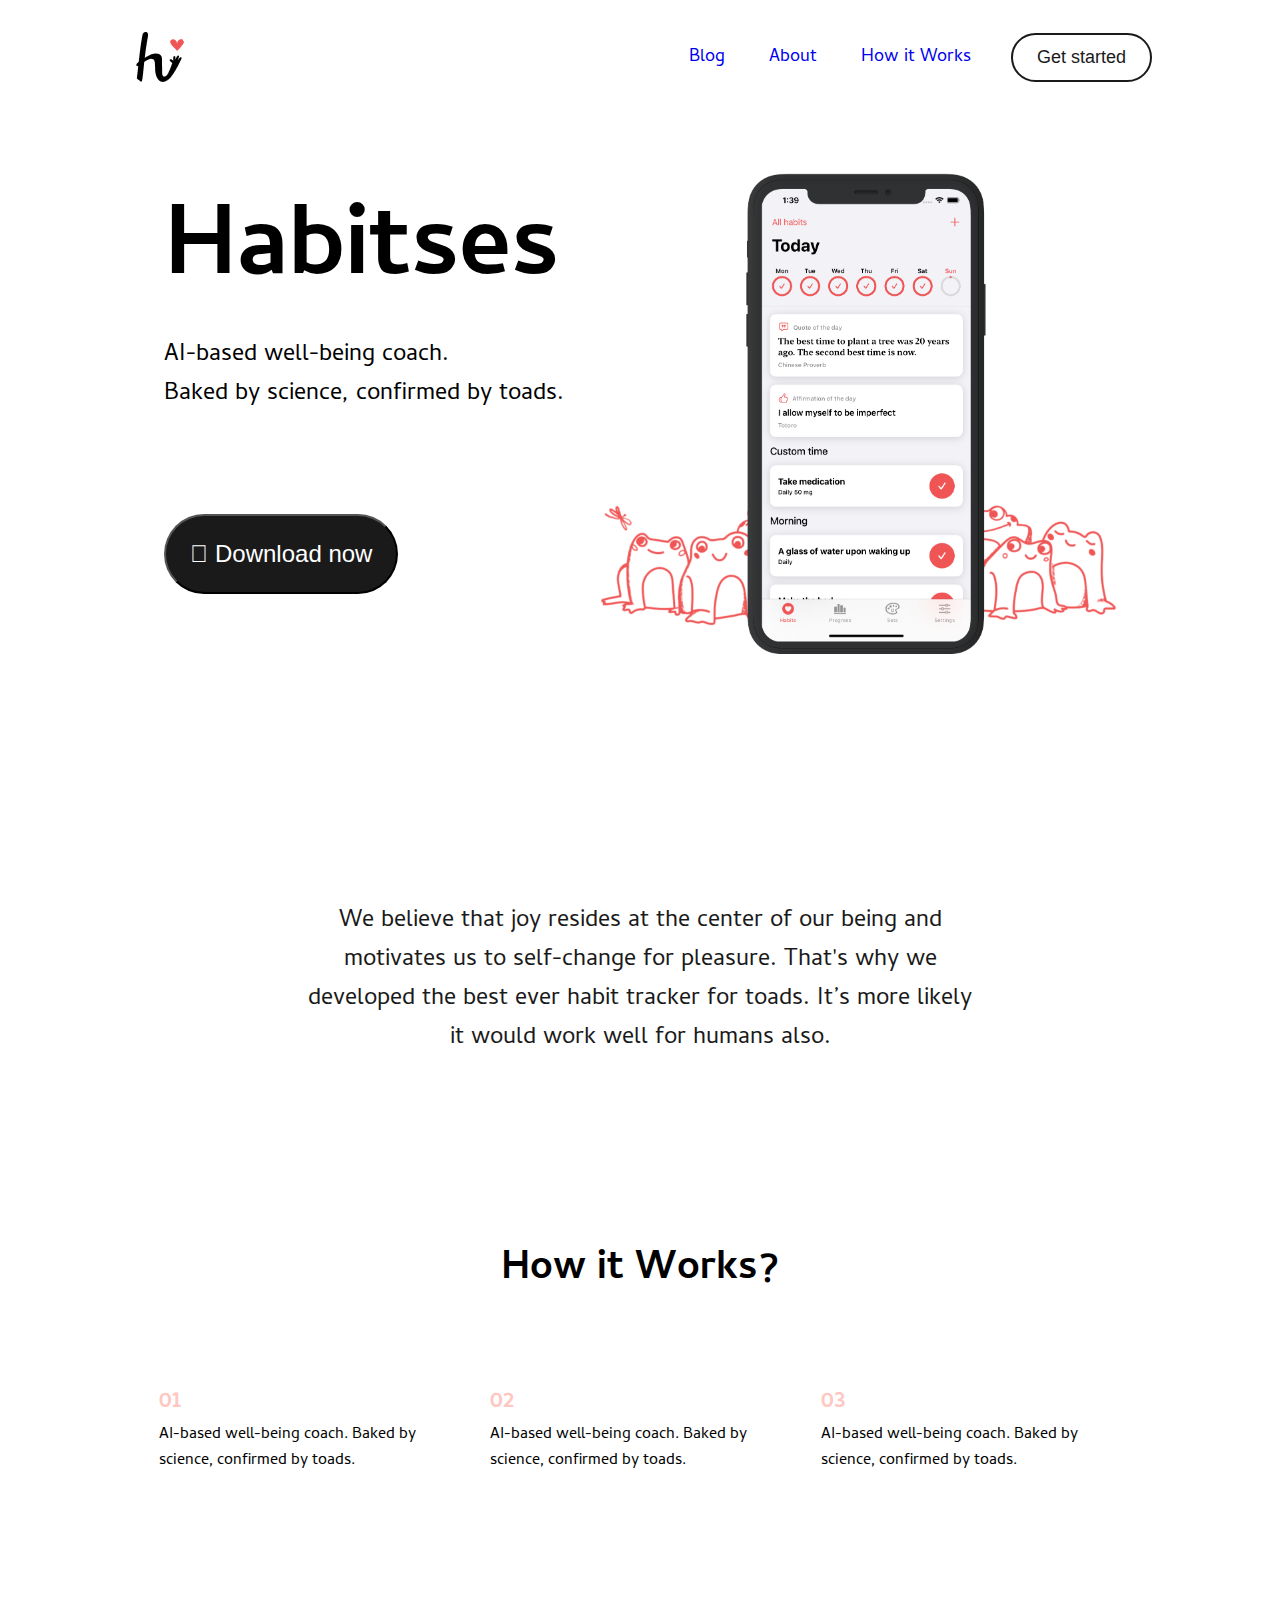
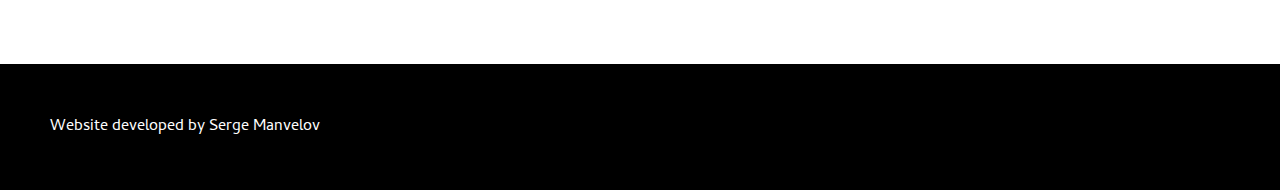
==== index.html @ e619c5e3 "Habitses Site v1" ====
<!DOCTYPE html>
<html lang="en">
  <head>
    <meta charset="UTF-8" />
    <meta http-equiv="X-UA-Compatible" content="IE=edge" />
    <meta name="viewport" content="width=device-width, initial-scale=1.0" />
    <link rel="stylesheet" href="style.css" />
    <link rel="icon" href="img/favicon.ico" type="image/x-icon" />
    <title>Habitses</title>
  </head>
  <body>
    <header class='container'>
      <img src='img/logo.png'>
      <nav>
        <ul>
          <li><a href='#'>Blog</a></li>
          <li><a href='#'>About</a></li>
          <li><a href='#'>How it Works</a></li>
        </ul>
      </nav>
      <a href='https://apps.apple.com/us/app/habitses-your-habit-tracker/id1574960856'><button>Get started</button></a>
    </header>
    <main class='container'>
      <div class='hero'>
        <div>
          <h1>Habitses</h1>
          <p>AI-based well-being coach.
            <br>Baked by science, confirmed by toads.
          </p>
          <a href='https://apps.apple.com/us/app/habitses-your-habit-tracker/id1574960856'><button> Download now</button></a>
        </div>
        <img src='img/picc.png'>
      </div>
      <div class='quote'>
        <p>We believe that joy resides at the center of our being and motivates us to self-change for pleasure. That's why we developed the best ever habit tracker for toads. It’s more likely it would work well for humans also.</p>
      </div>
      <div class='about'>
        <h2>How it Works?</h2>
        <div class='steps'>
          <div class='card'>
            <p><strong>01</strong></p>
            <p>AI-based well-being coach.
              Baked by science, confirmed by toads.</p>
          </div>
          <div class='card'>
            <p><strong>02</strong></p>
            <p>AI-based well-being coach.
              Baked by science, confirmed by toads.</p>
          </div>
          <div class='card'>
            <p><strong>03</strong></p>
            <p>AI-based well-being coach.
              Baked by science, confirmed by toads.</p>
          </div>
        </div>
    </main>
    <footer>
      <p>Website developed by Serge Manvelov</p>
    </footer>
  </body>
</html>
---- style.css ----
@import url("https://fonts.googleapis.com/css2?family=Cambay&display=swap");*{margin:0px;padding:0px}body{font-family:"Cambay", sans-serif}.container{margin:0px 10%}header{padding-top:27px;display:flex;justify-content:flex-end;align-items:center}header img{margin-right:auto}header nav ul{list-style-type:none}header nav ul li{display:inline-block;padding:0px 20px;color:#1a1a1a;font-size:18px}header nav ul li :hover{color:#ffc7c2}header nav ul li a{text-decoration:none}header a :hover{color:#ffc7c2;cursor:pointer}header a button{background-color:white;font-size:18px;color:#1a1a1a;border:2px solid #1a1a1a;padding:12px 24px;border-radius:32px;margin-left:20px}.hero{padding-top:85px;padding-bottom:68px;display:flex;justify-content:space-evenly}.hero h1{font-size:100px}.hero p{font-size:24px}.hero a :hover{cursor:pointer;color:#ffc7c2}.hero button{padding:24px;border-radius:100px;background-color:#1a1a1a;color:white;font-size:24px;margin-top:100px}.hero img{width:100%;max-width:515px}.quote{color:#1a1a1a;font-size:24px;text-align:center;padding:180px}.about{padding-bottom:100px}.about h2{text-align:center;font-size:40px}.about .steps{display:flex;justify-content:space-evenly;flex-wrap:wrap;padding-top:80px}.about .card{max-width:300px}.about .card strong{color:#ffc7c2;font-size:24px}.about .card p{font-size:16px}footer{background-color:black;margin-top:10vh;padding:50px}footer p{color:white}@media (max-width: 768px){header ul{padding-left:10px;display:none}.container{margin:0px 5%}.hero{padding-top:45px;display:block}.hero h1{font-size:80px}.hero button{margin-top:40px;margin-bottom:60px}.quote{padding:80px 0px}.about .steps{padding-top:10px}.about .steps .card{padding-top:20px}}
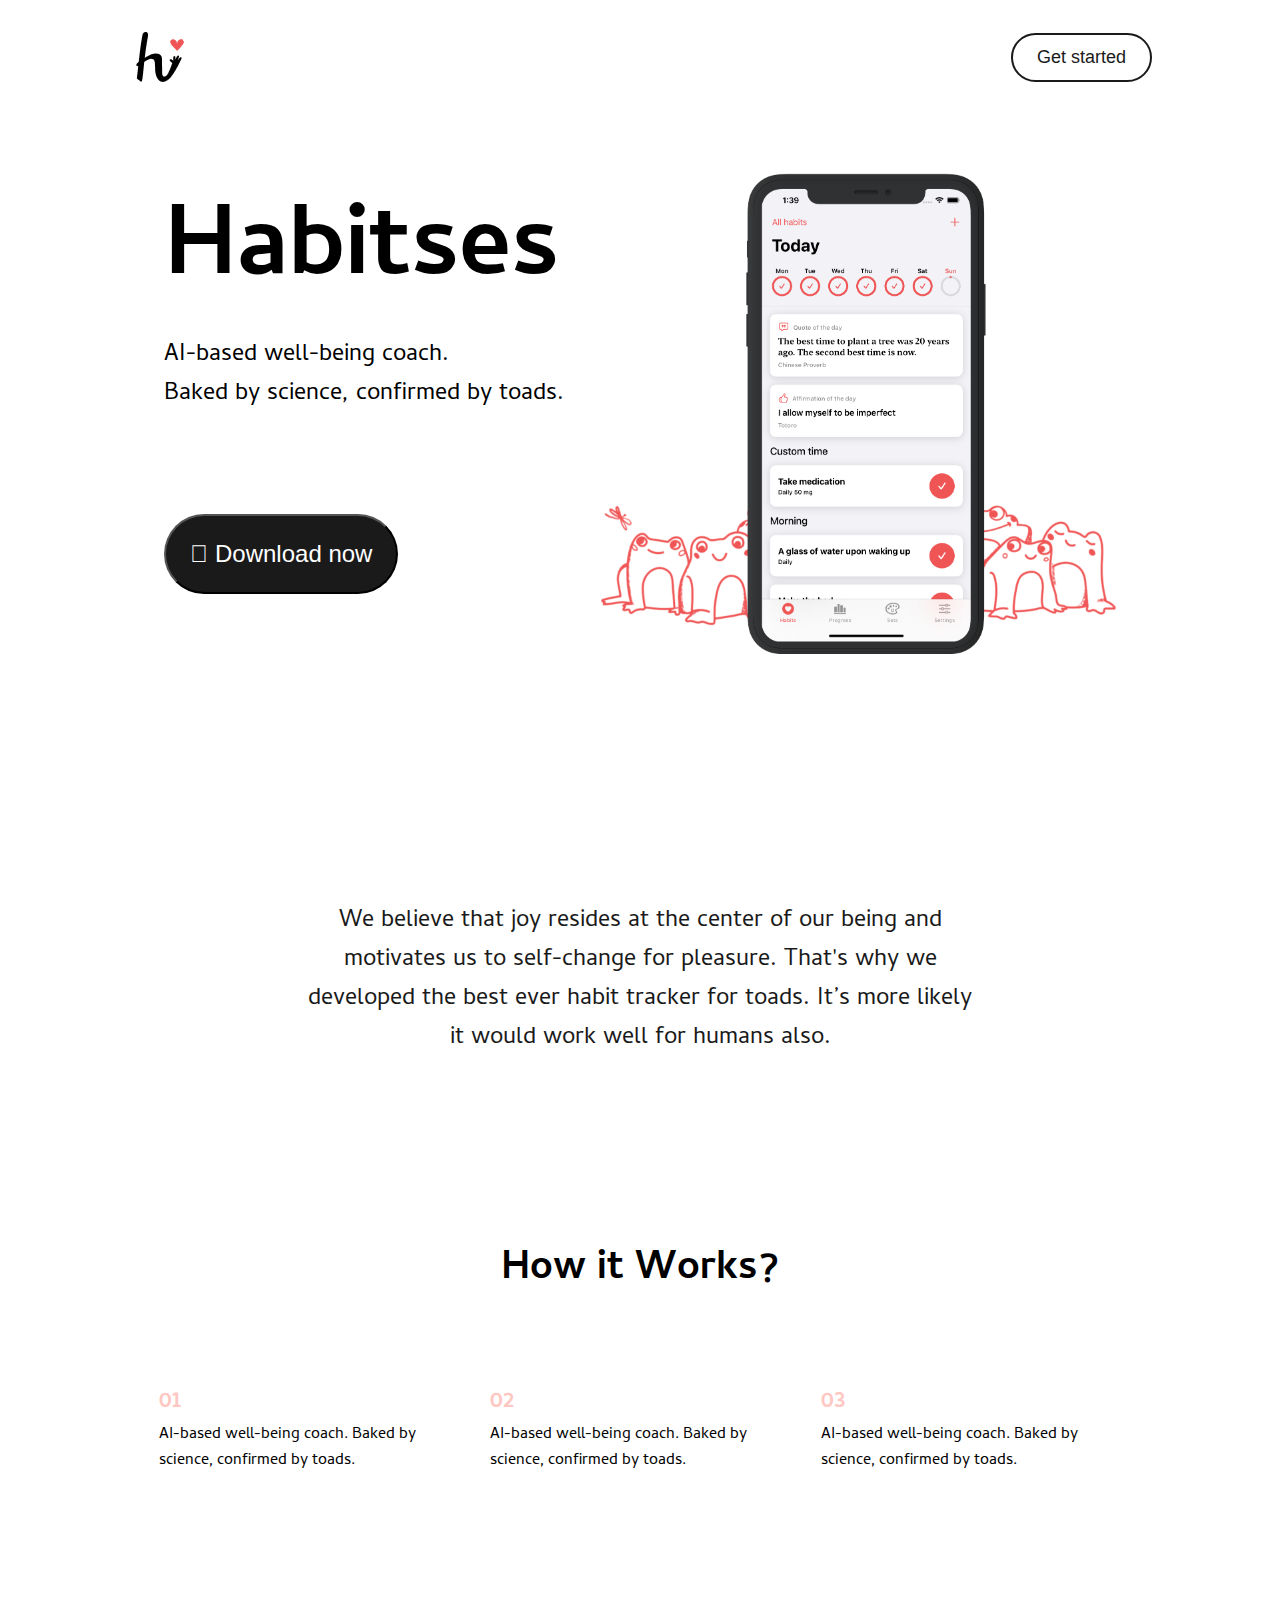
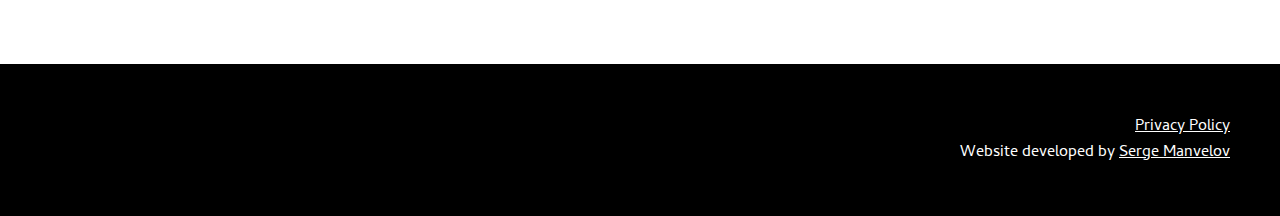
==== commit 8c6a242d: "Added .gitignore and Google Analytics" ====
--- a/index.html
+++ b/index.html
@@ -1,6 +1,18 @@
 <!DOCTYPE html>
 <html lang="en">
   <head>
+
+    <!-- Google tag (gtag.js) -->
+    <script async src="https://www.googletagmanager.com/gtag/js?id=G-PJRZ264T41"></script>
+    <script>
+     window.dataLayer = window.dataLayer || [];
+     function gtag(){dataLayer.push(arguments);}
+     gtag('js', new Date());
+
+     gtag('config', 'G-PJRZ264T41');
+    </script>
+
+
     <meta charset="UTF-8" />
     <meta http-equiv="X-UA-Compatible" content="IE=edge" />
     <meta name="viewport" content="width=device-width, initial-scale=1.0" />
@@ -55,7 +67,8 @@
         </div>
     </main>
     <footer>
-      <p>Website developed by Serge Manvelov</p>
+      <a href='habitses/privacy_policy.pdf'><p>Privacy Policy</p></a>
+      <p>Website developed by <a href='https://kawaiier.github.io'>Serge Manvelov</a></p>
     </footer>
   </body>
 </html>
--- a/style.css
+++ b/style.css
@@ -1 +1 @@
-@import url("https://fonts.googleapis.com/css2?family=Cambay&display=swap");*{margin:0px;padding:0px}body{font-family:"Cambay", sans-serif}.container{margin:0px 10%}header{padding-top:27px;display:flex;justify-content:flex-end;align-items:center}header img{margin-right:auto}header nav ul{list-style-type:none}header nav ul li{display:inline-block;padding:0px 20px;color:#1a1a1a;font-size:18px}header nav ul li :hover{color:#ffc7c2}header nav ul li a{text-decoration:none}header a :hover{color:#ffc7c2;cursor:pointer}header a button{background-color:white;font-size:18px;color:#1a1a1a;border:2px solid #1a1a1a;padding:12px 24px;border-radius:32px;margin-left:20px}.hero{padding-top:85px;padding-bottom:68px;display:flex;justify-content:space-evenly}.hero h1{font-size:100px}.hero p{font-size:24px}.hero a :hover{cursor:pointer;color:#ffc7c2}.hero button{padding:24px;border-radius:100px;background-color:#1a1a1a;color:white;font-size:24px;margin-top:100px}.hero img{width:100%;max-width:515px}.quote{color:#1a1a1a;font-size:24px;text-align:center;padding:180px}.about{padding-bottom:100px}.about h2{text-align:center;font-size:40px}.about .steps{display:flex;justify-content:space-evenly;flex-wrap:wrap;padding-top:80px}.about .card{max-width:300px}.about .card strong{color:#ffc7c2;font-size:24px}.about .card p{font-size:16px}footer{background-color:black;margin-top:10vh;padding:50px}footer p{color:white}@media (max-width: 768px){header ul{padding-left:10px;display:none}.container{margin:0px 5%}.hero{padding-top:45px;display:block}.hero h1{font-size:80px}.hero button{margin-top:40px;margin-bottom:60px}.quote{padding:80px 0px}.about .steps{padding-top:10px}.about .steps .card{padding-top:20px}}
+@import url("https://fonts.googleapis.com/css2?family=Cambay&display=swap");*{margin:0px;padding:0px}body{font-family:"Cambay", sans-serif}.container{margin:0px 10%}header{padding-top:27px;display:flex;justify-content:flex-end;align-items:center}header img{margin-right:auto}header nav ul{list-style-type:none;display:none}header nav ul li{display:inline-block;padding:0px 20px;color:#1a1a1a;font-size:18px}header nav ul li :hover{color:#ffc7c2}header nav ul li a{text-decoration:none}header a :hover{color:#ffc7c2;cursor:pointer}header a button{background-color:white;font-size:18px;color:#1a1a1a;border:2px solid #1a1a1a;padding:12px 24px;border-radius:32px;margin-left:20px}.hero{padding-top:85px;padding-bottom:68px;display:flex;justify-content:space-evenly}.hero h1{font-size:100px}.hero p{font-size:24px}.hero a :hover{cursor:pointer;color:#ffc7c2}.hero button{padding:24px;border-radius:100px;background-color:#1a1a1a;color:white;font-size:24px;margin-top:100px}.hero img{width:100%;max-width:515px}.quote{color:#1a1a1a;font-size:24px;text-align:center;padding:180px}.about{padding-bottom:100px}.about h2{text-align:center;font-size:40px}.about .steps{display:flex;justify-content:space-evenly;flex-wrap:wrap;padding-top:80px}.about .card{max-width:300px}.about .card strong{color:#ffc7c2;font-size:24px}.about .card p{font-size:16px}footer{text-align:right;background-color:black;margin-top:10vh;padding:50px}footer p{color:white}footer a{color:white}footer a :hover{color:red}footer a:hover{color:red}@media (max-width: 768px){header ul{padding-left:10px;display:none}.container{margin:0px 5%}.hero{padding-top:45px;display:block}.hero h1{font-size:80px}.hero button{margin-top:40px;margin-bottom:60px}.quote{padding:80px 0px}.about .steps{padding-top:10px}.about .steps .card{padding-top:20px}}
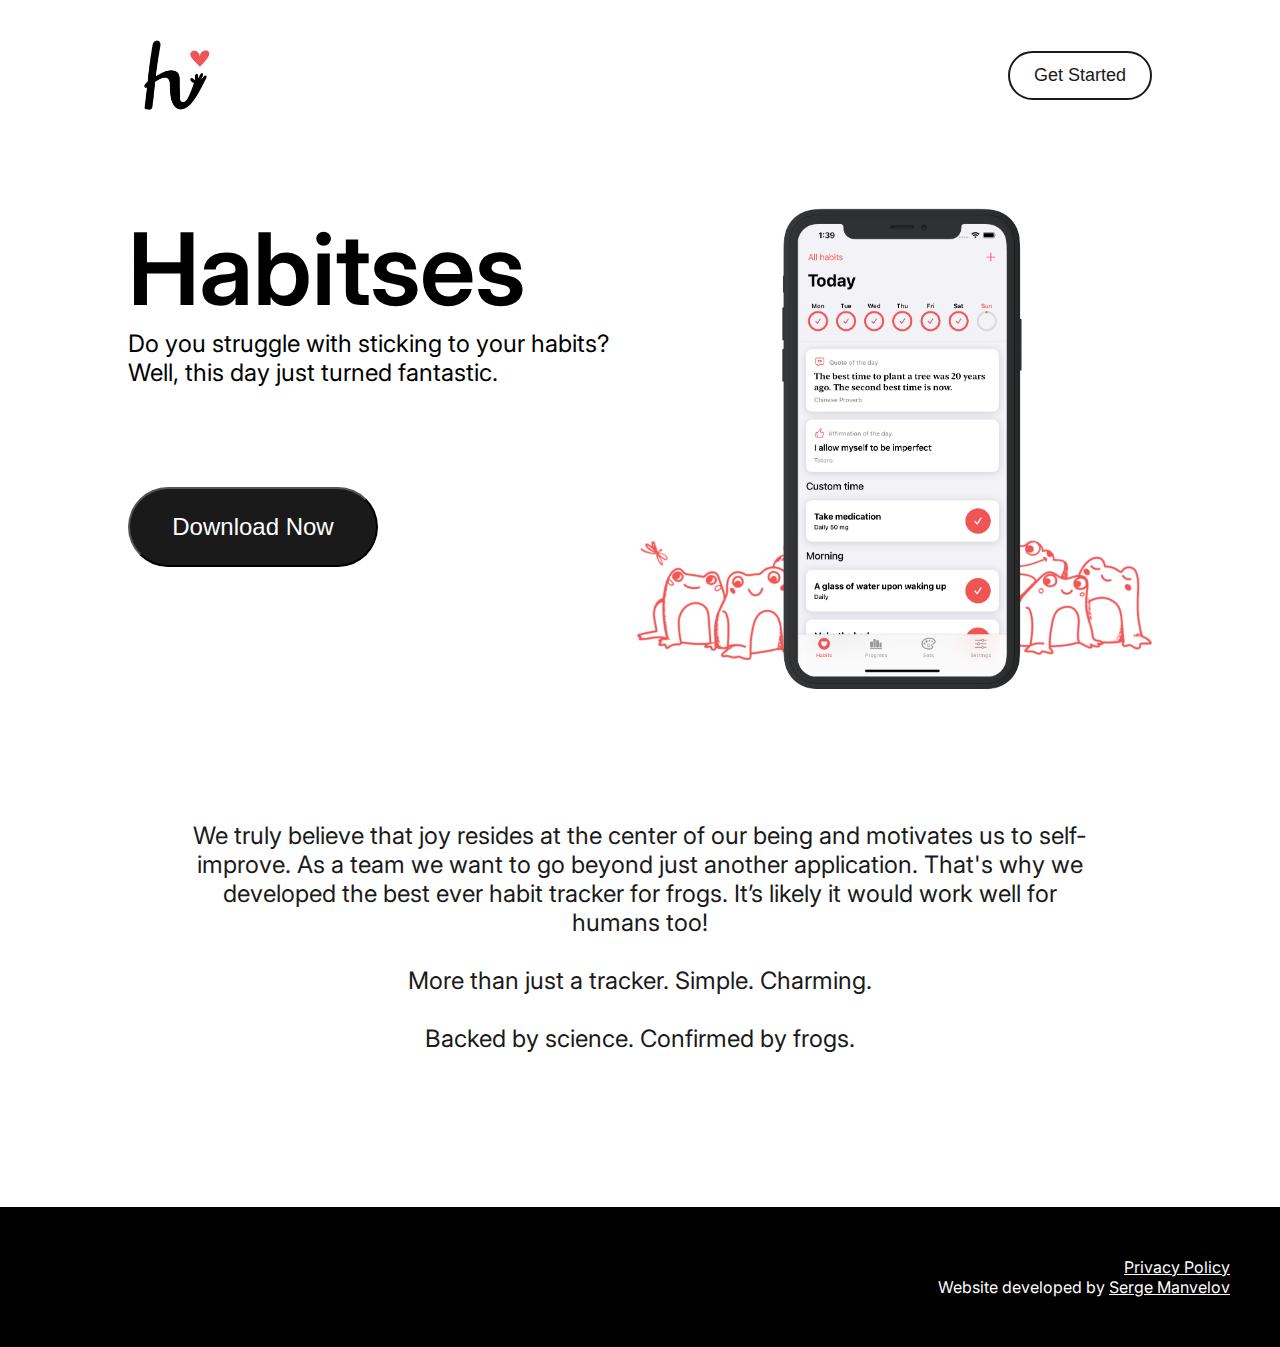
==== commit f8115615: "Texts and logo update" ====
--- a/index.html
+++ b/index.html
@@ -11,6 +11,9 @@
 
      gtag('config', 'G-PJRZ264T41');
     </script>
+    
+    <!-- Counter.dev tag -->
+    <script src="https://cdn.counter.dev/script.js" data-id="543bdca5-3749-4923-8c4c-1593e1a96e57" data-utcoffset="4"></script>
 
 
     <meta charset="UTF-8" />
@@ -22,7 +25,7 @@
   </head>
   <body>
     <header class='container'>
-      <img src='img/logo.png'>
+      <img src='img/logo.png' width='96px'>
       <nav>
         <ul>
           <li><a href='#'>Blog</a></li>
@@ -30,41 +33,46 @@
           <li><a href='#'>How it Works</a></li>
         </ul>
       </nav>
-      <a href='https://apps.apple.com/us/app/habitses-your-habit-tracker/id1574960856'><button>Get started</button></a>
+      <a href='https://apps.apple.com/us/app/habitses-your-habit-tracker/id1574960856?utm_source=site'><button>Get Started</button></a>
     </header>
     <main class='container'>
       <div class='hero'>
         <div>
           <h1>Habitses</h1>
-          <p>AI-based well-being coach.
-            <br>Baked by science, confirmed by toads.
+          <p>Do you struggle with sticking to your habits? Well, this day just turned fantastic.
           </p>
-          <a href='https://apps.apple.com/us/app/habitses-your-habit-tracker/id1574960856'><button> Download now</button></a>
+          <a href='https://apps.apple.com/us/app/habitses-your-habit-tracker/id1574960856?utm_source=site'><button><U+F8FF> Download Now</button></a>
         </div>
         <img src='img/picc.png'>
       </div>
       <div class='quote'>
-        <p>We believe that joy resides at the center of our being and motivates us to self-change for pleasure. That's why we developed the best ever habit tracker for toads. It’s more likely it would work well for humans also.</p>
+        <p>We truly believe that joy resides at the center of our being and motivates us to self-improve. As a team we want to go beyond just another application. That's why we developed the best ever habit tracker for frogs. It’s likely it would work well for humans too!
+            <br>
+            <br>
+			More than just a tracker. Simple. Charming.
+			<br>
+            <br>
+			Backed by science. Confirmed by frogs.
+		</p>
       </div>
-      <div class='about'>
+      <!--
+      <div class='about' >
         <h2>How it Works?</h2>
         <div class='steps'>
           <div class='card'>
             <p><strong>01</strong></p>
-            <p>AI-based well-being coach.
-              Baked by science, confirmed by toads.</p>
+            <p>Develop a positive routine and stay on track with Habitses.</p>
           </div>
           <div class='card'>
             <p><strong>02</strong></p>
-            <p>AI-based well-being coach.
-              Baked by science, confirmed by toads.</p>
+            <p>Stay motivated and make progress with Habitses.</p>
           </div>
           <div class='card'>
             <p><strong>03</strong></p>
-            <p>AI-based well-being coach.
-              Baked by science, confirmed by toads.</p>
+            <p>Transform your life one habit at a time with us.</p>
           </div>
         </div>
+      -->
     </main>
     <footer>
       <a href='habitses/privacy_policy.pdf'><p>Privacy Policy</p></a>
--- a/style.css
+++ b/style.css
@@ -1 +1 @@
-@import url("https://fonts.googleapis.com/css2?family=Cambay&display=swap");*{margin:0px;padding:0px}body{font-family:"Cambay", sans-serif}.container{margin:0px 10%}header{padding-top:27px;display:flex;justify-content:flex-end;align-items:center}header img{margin-right:auto}header nav ul{list-style-type:none;display:none}header nav ul li{display:inline-block;padding:0px 20px;color:#1a1a1a;font-size:18px}header nav ul li :hover{color:#ffc7c2}header nav ul li a{text-decoration:none}header a :hover{color:#ffc7c2;cursor:pointer}header a button{background-color:white;font-size:18px;color:#1a1a1a;border:2px solid #1a1a1a;padding:12px 24px;border-radius:32px;margin-left:20px}.hero{padding-top:85px;padding-bottom:68px;display:flex;justify-content:space-evenly}.hero h1{font-size:100px}.hero p{font-size:24px}.hero a :hover{cursor:pointer;color:#ffc7c2}.hero button{padding:24px;border-radius:100px;background-color:#1a1a1a;color:white;font-size:24px;margin-top:100px}.hero img{width:100%;max-width:515px}.quote{color:#1a1a1a;font-size:24px;text-align:center;padding:180px}.about{padding-bottom:100px}.about h2{text-align:center;font-size:40px}.about .steps{display:flex;justify-content:space-evenly;flex-wrap:wrap;padding-top:80px}.about .card{max-width:300px}.about .card strong{color:#ffc7c2;font-size:24px}.about .card p{font-size:16px}footer{text-align:right;background-color:black;margin-top:10vh;padding:50px}footer p{color:white}footer a{color:white}footer a :hover{color:red}footer a:hover{color:red}@media (max-width: 768px){header ul{padding-left:10px;display:none}.container{margin:0px 5%}.hero{padding-top:45px;display:block}.hero h1{font-size:80px}.hero button{margin-top:40px;margin-bottom:60px}.quote{padding:80px 0px}.about .steps{padding-top:10px}.about .steps .card{padding-top:20px}}
+@import url("https://fonts.googleapis.com/css2?family=Inter:wght@400;600&display=swap");*{margin:0px;padding:0px}body{font-family:"Inter", sans-serif}.container{margin:0px 10%}header{padding-top:27px;display:flex;justify-content:flex-end;align-items:center}header img{margin-right:auto}header nav ul{list-style-type:none;display:none}header nav ul li{display:inline-block;padding:0px 20px;color:#1a1a1a;font-size:18px}header nav ul li :hover{color:#ffc7c2}header nav ul li a{text-decoration:none}header a :hover{color:#ffc7c2;cursor:pointer}header a button{background-color:white;font-size:18px;color:#1a1a1a;border:2px solid #1a1a1a;padding:12px 24px;border-radius:32px;margin-left:20px}.hero{padding-top:85px;padding-bottom:68px;display:flex;justify-content:space-evenly}.hero h1{font-size:100px;font-weight:600}.hero p{font-size:24px}.hero a :hover{cursor:pointer;color:#ffc7c2}.hero button{padding:24px;border-radius:100px;background-color:#1a1a1a;color:white;font-size:24px;margin-top:100px;min-width:250px}.hero img{width:100%;max-width:515px}.quote{color:#1a1a1a;font-size:24px;text-align:center;padding:64px}.about{padding-bottom:100px}.about h2{text-align:center;font-size:40px}.about .steps{display:flex;justify-content:space-evenly;flex-wrap:wrap;padding-top:80px}.about .card{max-width:300px}.about .card strong{color:#ffc7c2;font-size:24px}.about .card p{font-size:16px}footer{text-align:right;background-color:black;margin-top:10vh;padding:50px}footer p{color:white}footer a{color:white}footer a :hover{color:red}footer a:hover{color:red}@media (max-width: 768px){header ul{padding-left:10px;display:none}.container{margin:0px 5%}.hero{padding-top:45px;display:block}.hero h1{font-size:80px}.hero button{margin-top:40px;margin-bottom:60px;min-width:250px}.quote{padding:80px 0px}.about .steps{padding-top:10px}.about .steps .card{padding-top:20px}}
